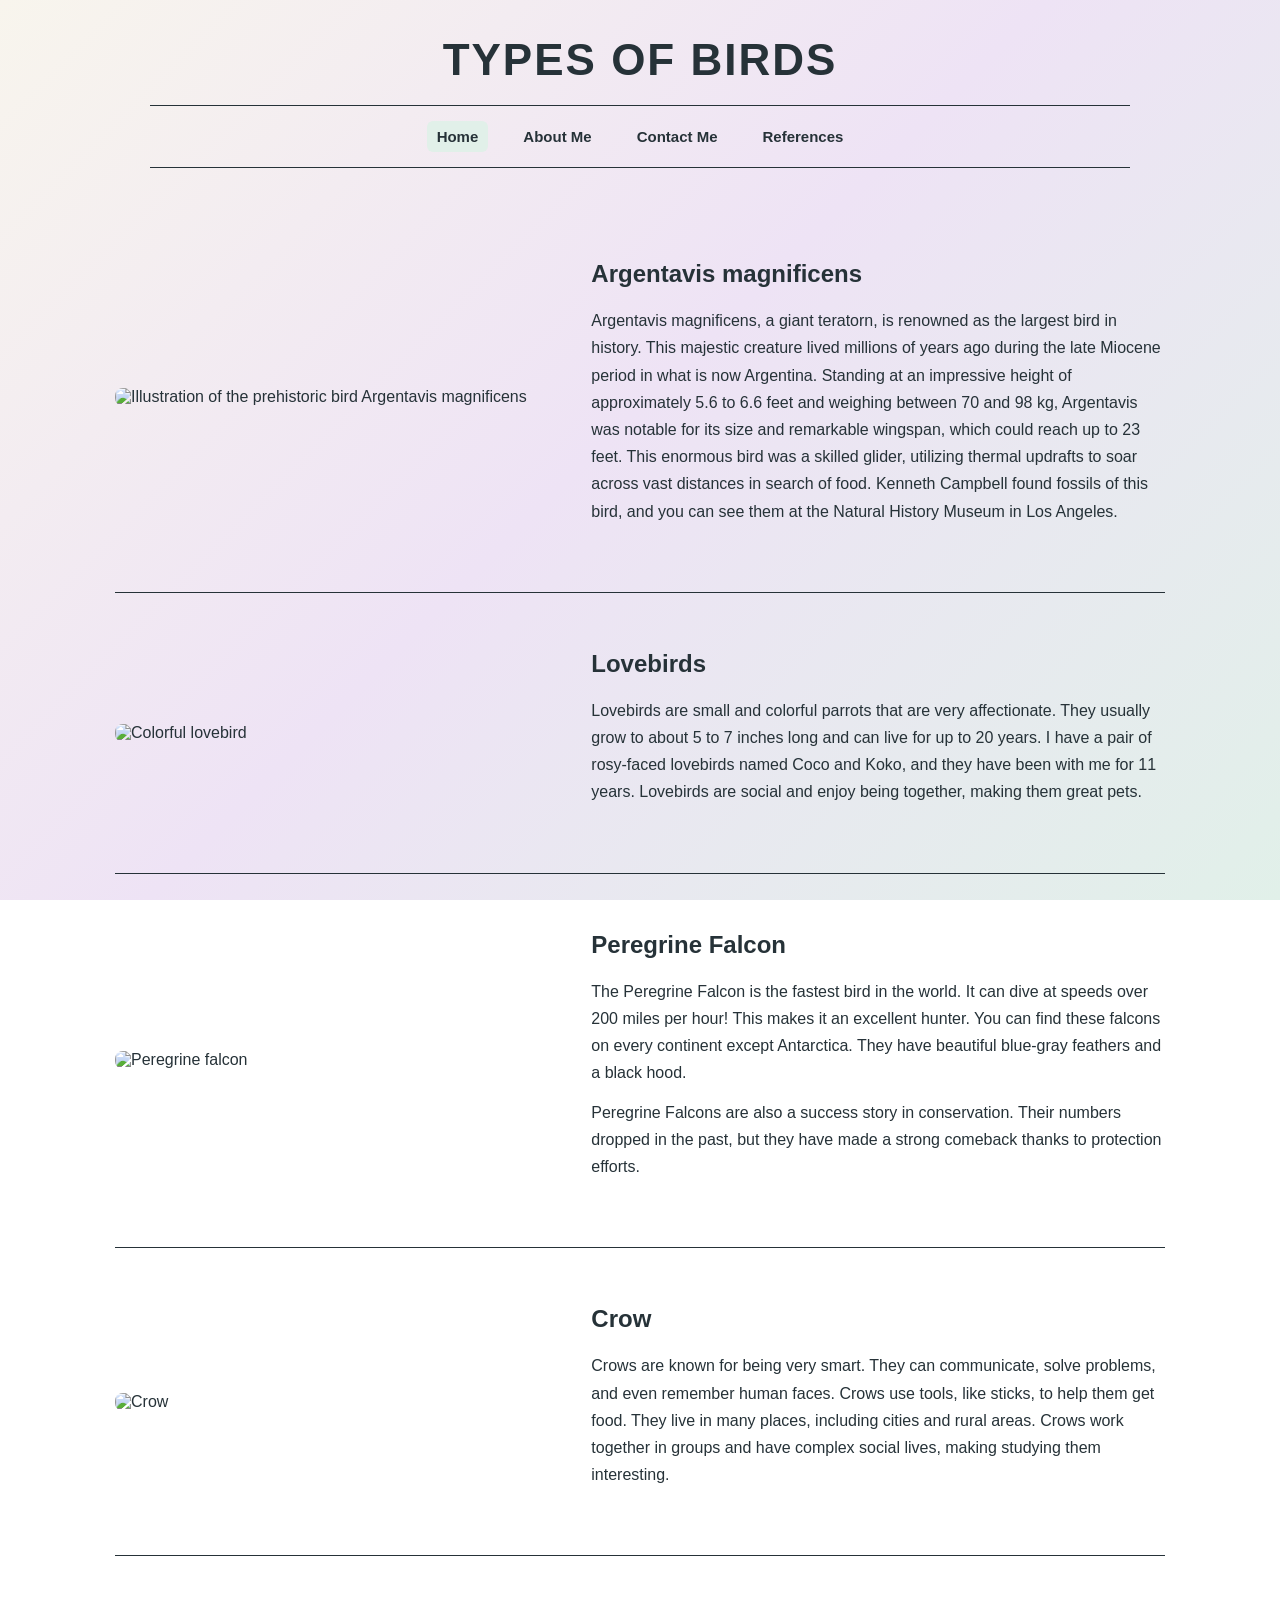
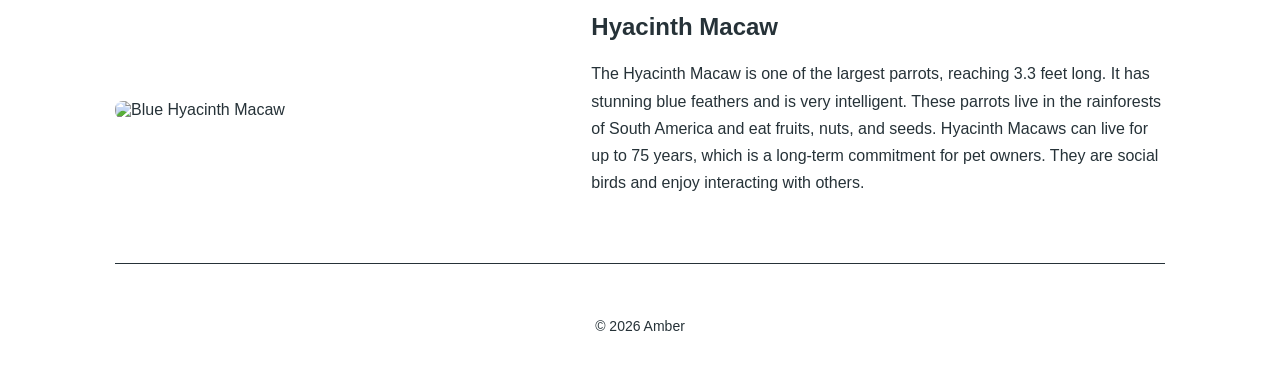
==== index.html @ e1342cac "updated design  for improving" ====
<!DOCTYPE html>
<html lang="en">
<head>
<meta charset="UTF-8">
<meta name="viewport" content="width=device-width, initial-scale=1.0">
<title>Types of Birds | Amber</title>
<link rel="stylesheet" href="project1.css">
</head>

<body class="bird-home">

<header class="bird-header">
<h1>TYPES OF BIRDS</h1>
<nav class="bird-nav" aria-label="Main navigation">
<a href="index.html" aria-current="page">Home</a>
<a href="aboutme.html">About Me</a>
<a href="contractme.html">Contact Me</a>
<a href="references.html">References</a>
</nav>
</header>

<main class="bird-main">

<section class="bird-entry">
<img src="Argentavis-Magnificens.jpg"
alt="Illustration of the prehistoric bird Argentavis magnificens">
<div class="bird-description">
<h2>Argentavis magnificens</h2>
<p>Argentavis magnificens, a giant teratorn, is renowned as the largest bird in history. This majestic creature lived millions of years ago during the late Miocene period in what is now Argentina. Standing at an impressive height of approximately 5.6 to 6.6 feet and weighing between 70 and 98 kg, Argentavis was notable for its size and remarkable wingspan, which could reach up to 23 feet. This enormous bird was a skilled glider, utilizing thermal updrafts to soar across vast distances in search of food. Kenneth Campbell found fossils of this bird, and you can see them at the Natural History Museum in Los Angeles.</p>
</div>
</section>

<section class="bird-entry">
<img src="Lovebird.jpg" alt="Colorful lovebird">
<div class="bird-description">
<h2>Lovebirds</h2>
<p>Lovebirds are small and colorful parrots that are very affectionate. They usually grow to about 5 to 7 inches long and can live for up to 20 years. I have a pair of rosy-faced lovebirds named Coco and Koko, and they have been with me for 11 years. Lovebirds are social and enjoy being together, making them great pets.</p>
</div>
</section>

<section class="bird-entry">
<img src="falcon.webp" alt="Peregrine falcon">
<div class="bird-description">
<h2>Peregrine Falcon</h2>
<p>The Peregrine Falcon is the fastest bird in the world. It can dive at speeds over 200 miles per hour! This makes it an excellent hunter. You can find these falcons on every continent except Antarctica. They have beautiful blue-gray feathers and a black hood.</p>
<p>Peregrine Falcons are also a success story in conservation. Their numbers dropped in the past, but they have made a strong comeback thanks to protection efforts.</p>
</div>
</section>

<section class="bird-entry">
<img src="crow.avif" alt="Crow">
<div class="bird-description">
<h2>Crow</h2>
<p>Crows are known for being very smart. They can communicate, solve problems, and even remember human faces. Crows use tools, like sticks, to help them get food. They live in many places, including cities and rural areas. Crows work together in groups and have complex social lives, making studying them interesting.</p>
</div>
</section>

<section class="bird-entry">
<img src="Hyacinth-Macaw-diet.jpg" alt="Blue Hyacinth Macaw">
<div class="bird-description">
<h2>Hyacinth Macaw</h2>
<p>The Hyacinth Macaw is one of the largest parrots, reaching 3.3 feet long. It has stunning blue feathers and is very intelligent. These parrots live in the rainforests of South America and eat fruits, nuts, and seeds. Hyacinth Macaws can live for up to 75 years, which is a long-term commitment for pet owners. They are social birds and enjoy interacting with others.</p>
</div>
</section>

</main>

<footer class="bird-footer">
<p>&copy; 2026 Amber</p>
</footer>

</body>
</html>
---- project1.css ----
html {
height: 100%;
width: 100%;
}

/* ORIGINAL WEBSITE STYLES */

body {
font-family: Arial, sans-serif;
color: #242827;
background-image: url("sky1.gif");
background-attachment: fixed;
background-position: center;
background-repeat: no-repeat;
background-size: cover;
min-height: 500px;
}

article, section, header {
border-radius: 40px;
border: 2px solid #000000;
background: linear-gradient(to right, rgb(255, 199, 139), #c080c0);
}

header {
background: linear-gradient(to right, rgb(255, 185, 248), #ffbe89);
color: black;
box-shadow: 10px 10px 10px black;
margin-top: 30px;
}

main {
text-align: center;
}

div {
text-align: left;
font-size: 0.9em;
margin: 3%;
}

section {
margin: 13%;
margin-top: 7%;
margin-bottom: 10%;
padding-top: 1%;
padding-bottom: 1%;
background-color: #ffb5ef;
}

article {
margin: 25%;
margin-top: 7%;
padding-bottom: 1%;
background-color: #ffb5ef;
}

p {
font-family: "Times New Roman", Times, serif;
font-size: 1.5em;
}

h1 {
font-size: 2.2em;
padding-top: 0.5em;
padding-bottom: 1em;
color: #000000;
text-align: center;
}

.Art {
border: 2px solid #000000;
margin-right: 40%;
border-radius: 150px;
margin-bottom: -17%;
margin-top: 5%;
}

img {
border-radius: 20px;
border: 2px solid #ffffff;
max-height: 150px;
max-width: 100%;
}

ul {
list-style-type: none;
background-color: #bedef7;
overflow: hidden;
padding: 1em;
margin-bottom: 5px;
margin-top: auto;
border-radius: 30px;
}

nav {
font: bold 1.25em Georgia, "Times New Roman", serif;
text-align: center;
margin-top: 10px;
padding-bottom: 5px;
font-size: 0.8em;
border: 2px solid #000000;
border-radius: 30px;
background: linear-gradient(to right, rgb(255, 206, 250), #d08cdf);
box-shadow: 5px 5px 5px rgb(30, 29, 29);
}

footer {
text-align: center;
margin-top: 20px;
padding-bottom: 10px;
font-size: 0.8em;
}

.grid-container {
text-align: center;
margin-top: 20px;
padding-bottom: 10px;
font-size: 0.8em;
}

.color {
color: rgb(255, 255, 255);
}

figure {
font-size: 1em;
margin: 20%;
margin-top: 5%;
margin-bottom: 10%;
padding: 50px 0 60px;
border-radius: 40px;
border: 2px solid #000000;
text-align: center;
background: linear-gradient(to right, rgb(255, 199, 139), #c080c0);
}

.container {
background: linear-gradient(to right, rgb(255, 199, 139), #c080c0);
text-align: center;
border-radius: 60px;
font-size: 0.9em;
margin: 45%;
margin-top: 0.5%;
margin-bottom: 1%;
padding-top: 1%;
padding-bottom: 1%;
border: 2px solid #ffffff;
}

.left {
text-align: left;
}

/* ORIGINAL RESPONSIVE STYLES */

@media screen and (max-width: 1580px) {
.Art {
max-height: 150px;
max-width: 100%;
margin: 10%;
margin-top: 0;
margin-bottom: 1%;
border: 2px solid #000000;
border-radius: 150px;
}
}

@media screen and (max-width: 900px) {
body {
font-size: 1.1em;
}

img {
max-height: 150px;
max-width: 100%;
}

h1 {
font-size: 1.8em;
}

p {
font-size: 1.2em;
}

header, main, article, section, figure {
margin: 3% 0 5%;
}

main, article, section, p, h1 {
overflow-wrap: break-word;
}

footer {
font-size: 1em;
padding-bottom: 20px;
}
}

@media screen and (max-width: 480px) {
h1 {
font-size: 1.6em;
}

p {
font-size: 1.1em;
}

li a {
font-size: 1.1em;
padding: 0.6em;
}

footer {
font-size: 0.9em;
}
}

/* ORIGINAL TOP NAVIGATION */

.topnav {
overflow: hidden;
}

.topnav a {
float: left;
display: block;
color: #000000;
padding: 14px 16px;
text-decoration: none;
font-size: 17px;
}

.topnav a:hover {
background-color: #ddd;
color: rgb(204, 143, 182);
border-radius: 30%;
}

.topnav a.active {
background-color: #d395b7;
color: white;
border-radius: 20%;
}

.topnav .icon {
display: none;
}

@media screen and (max-width: 600px) {
.topnav a.icon {
display: block;
float: right;
padding: 14px 16px;
margin: 0;
}

.topnav.responsive {
position: relative;
}

.topnav.responsive a {
float: none;
display: block;
text-align: left;
}

.topnav.responsive .icon {
position: absolute;
right: 10%;
top: 0;
}

.topnav.responsive a:first-child {
display: block;
}
}

/* IMAGE OVERLAY */

.cont {
position: relative;
width: 20%;
margin-left: auto;
margin-right: auto;
border-radius: 20px;
}

.img {
width: 170px;
height: 250px;
border-radius: 20px;
}

.overlay {
position: absolute;
top: 0;
bottom: 250px;
height: 95%;
width: 87%;
opacity: 0;
transition: 0.5s ease;
background-color: #ffffff;
margin-left: auto;
margin-right: auto;
border-radius: 10%;
}

.cont:hover .overlay {
opacity: 1;
}

.text {
color: rgb(0, 0, 0);
font-size: 20px;
position: absolute;
top: 40%;
left: 50%;
transform: translate(-50%, -50%);
text-align: center;
}

/* IMAGE GALLERY AND MODAL */

.row > .column {
padding: 0 8px;
}

.row:after {
content: "";
display: table;
clear: both;
}

.modal {
display: none;
z-index: 1;
overflow: auto;
background-color: black;
}

.modal-content {
position: relative;
background-color: #fefefe;
}

.close {
color: white;
position: absolute;
font-weight: bold;
}

.close:hover,
.close:focus {
color: #999;
text-decoration: none;
cursor: pointer;
}

.mySlides {
display: none;
}

.prev,
.next {
cursor: pointer;
position: absolute;
width: auto;
color: white;
font-weight: bold;
font-size: 20px;
transition: 0.6s ease;
border-radius: 0 3px 3px 0;
user-select: none;
}

.next {
right: 0;
border-radius: 3px 0 0 3px;
}

.prev:hover,
.next:hover {
background-color: rgba(0, 0, 0, 0.8);
}

.numbertext {
color: #f2f2f2;
font-size: 12px;
}

.caption-container {
text-align: center;
background-color: black;
padding: 2px 16px;
color: white;
}

img.demo {
opacity: 0.6;
}

.demo:hover {
opacity: 1;
}

img.hover-shadow {
transition: 0.3s;
margin-bottom: 2em;
display: block;
margin-left: auto;
margin-right: auto;
max-height: 250px;
}

.hover-shadow:hover {
box-shadow: 0 4px 8px rgba(0, 0, 0, 0.2),
0 6px 20px rgba(0, 0, 0, 0.19);
}

/* CONTACT FORM */

form {
max-width: 500px;
margin: 0 auto;
padding: 20px;
border-radius: 8px;
box-shadow: 0 4px 10px rgba(0, 0, 0, 0.1);
}

input[type="text"],
textarea {
width: 100%;
padding: 10px;
margin: 8px 0;
border: 1px solid #ccc;
border-radius: 4px;
font-size: 1rem;
box-sizing: border-box;
}

input[type="text"]:focus,
textarea:focus {
border-color: #007bff;
outline: none;
box-shadow: 0 0 5px rgba(0, 123, 255, 0.5);
}

label {
font-size: 1.1rem;
font-weight: bold;
color: #333;
display: block;
margin-bottom: 5px;
}

textarea {
min-height: 100px;
resize: vertical;
}

.btn {
padding: 10px 20px;
font-size: 1rem;
border: none;
border-radius: 5px;
cursor: pointer;
}

.btn-primary {
background-color: #d4e9ff;
color: #000000;
}

.btn-primary:hover {
background-color: #c2e0ff;
}

.btn-danger {
background-color: #ffd3d8;
color: #000000;
}

.btn-danger:hover {
background-color: #ffd8dc;
}

.d-grid {
display: grid;
grid-template-columns: 1fr 1fr;
gap: 10px;
}

.d-md-flex {
display: flex;
justify-content: flex-end;
}

@media (max-width: 600px) {
.d-grid {
grid-template-columns: 1fr;
}
}

/* =====================================
NEW THE BIRD HOMEPAGE DESIGN
===================================== */

body.bird-home {
margin: 0;
min-height: 100vh;
color: #263238;
font-family: Arial, sans-serif;
background-image: linear-gradient(
135deg,
#f8f5ed 0%,
#eee3f5 48%,
#e1f0e9 100%
);
background-attachment: scroll;
}

.bird-home .bird-header {
margin: 0;
padding: 35px 20px 15px;
border: none;
border-radius: 0;
background: transparent;
box-shadow: none;
}

.bird-home h1 {
margin: 0 0 20px;
padding: 0;
text-align: center;
font-family: Arial, sans-serif;
font-size: clamp(28px, 5vw, 44px);
letter-spacing: 2px;
color: #263238;
}

.bird-home .bird-nav {
display: flex;
justify-content: center;
flex-wrap: wrap;
gap: 10px 25px;
margin: 0 auto;
padding: 15px;
max-width: 950px;
border: none;
border-top: 1px solid #263238;
border-bottom: 1px solid #263238;
border-radius: 0;
background: transparent;
box-shadow: none;
font-family: Arial, sans-serif;
}

.bird-home .bird-nav a {
color: #263238;
font-size: 15px;
text-decoration: none;
padding: 7px 10px;
}

.bird-home .bird-nav a:hover,
.bird-home .bird-nav a:focus-visible,
.bird-home .bird-nav a[aria-current="page"] {
background: #e1f0e9;
border-radius: 6px;
}

.bird-home .bird-main {
max-width: 1050px;
margin: 20px auto;
padding: 0 24px;
text-align: left;
}

.bird-home .bird-entry {
display: grid;
grid-template-columns: minmax(0, 1fr) minmax(0, 1.3fr);
align-items: center;
gap: 35px;
margin: 0;
padding: 55px 0;
border: none;
border-bottom: 1px solid #263238;
border-radius: 0;
background: transparent;
}

.bird-home .bird-entry img {
display: block;
width: 100%;
max-width: 420px;
max-height: none;
height: auto;
margin: 0;
border: none;
border-radius: 8px;
}

.bird-home .bird-description {
margin: 0;
font-size: 16px;
text-align: left;
}

.bird-home .bird-description h2 {
margin: 0 0 18px;
color: #263238;
font-size: 24px;
line-height: 1.3;
}

.bird-home .bird-description p {
margin: 0 0 12px;
font-family: Arial, sans-serif;
font-size: 16px;
line-height: 1.7;
}

.bird-home .bird-footer {
margin: 0;
padding: 20px;
text-align: center;
}

.bird-home .bird-footer p {
color: #263238;
font-family: Arial, sans-serif;
font-size: 14px;
}

/* PHONE AND TABLET LAYOUT */

@media screen and (max-width: 700px) {
.bird-home .bird-main {
padding: 0 18px;
}

.bird-home .bird-entry {
grid-template-columns: 1fr;
gap: 20px;
padding: 35px 0;
}

.bird-home .bird-entry img {
max-width: 100%;
}

.bird-home .bird-description h2 {
font-size: 21px;
}

.bird-home .bird-description p {
font-size: 15px;
}
}
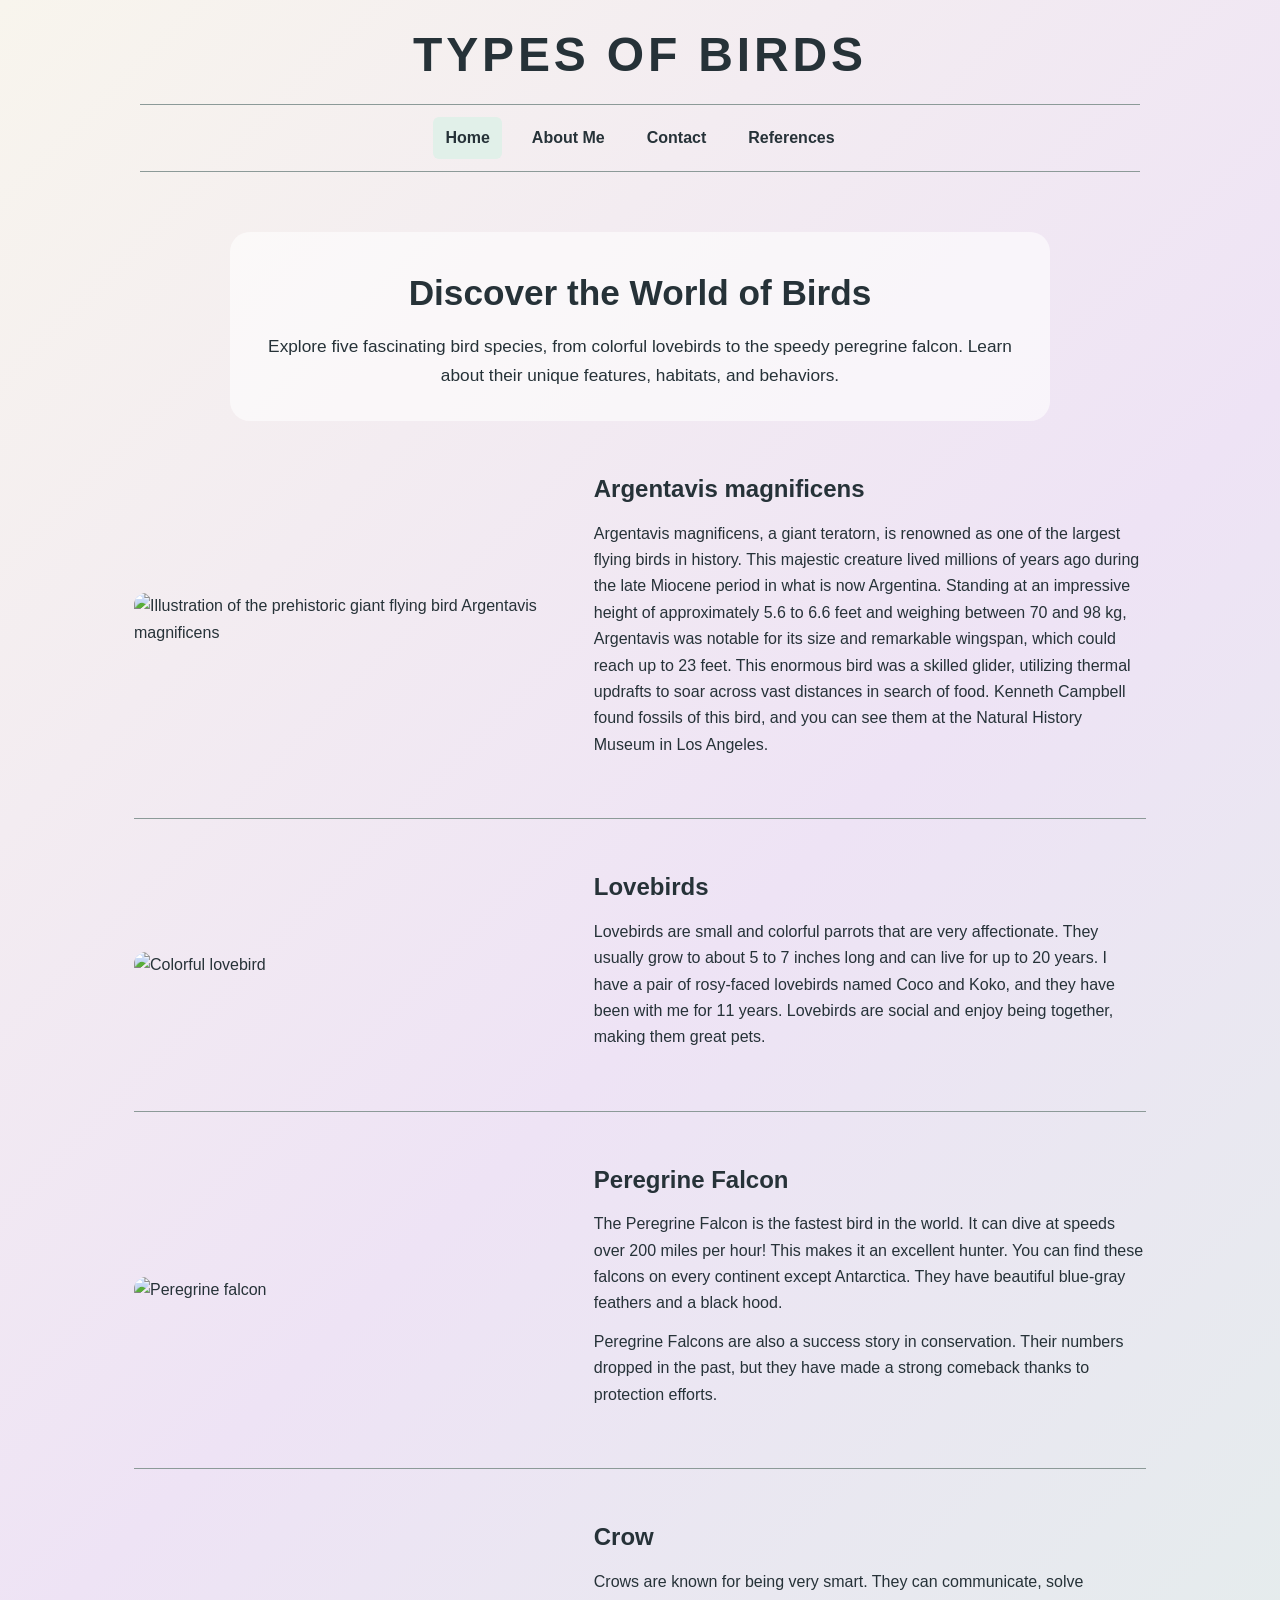
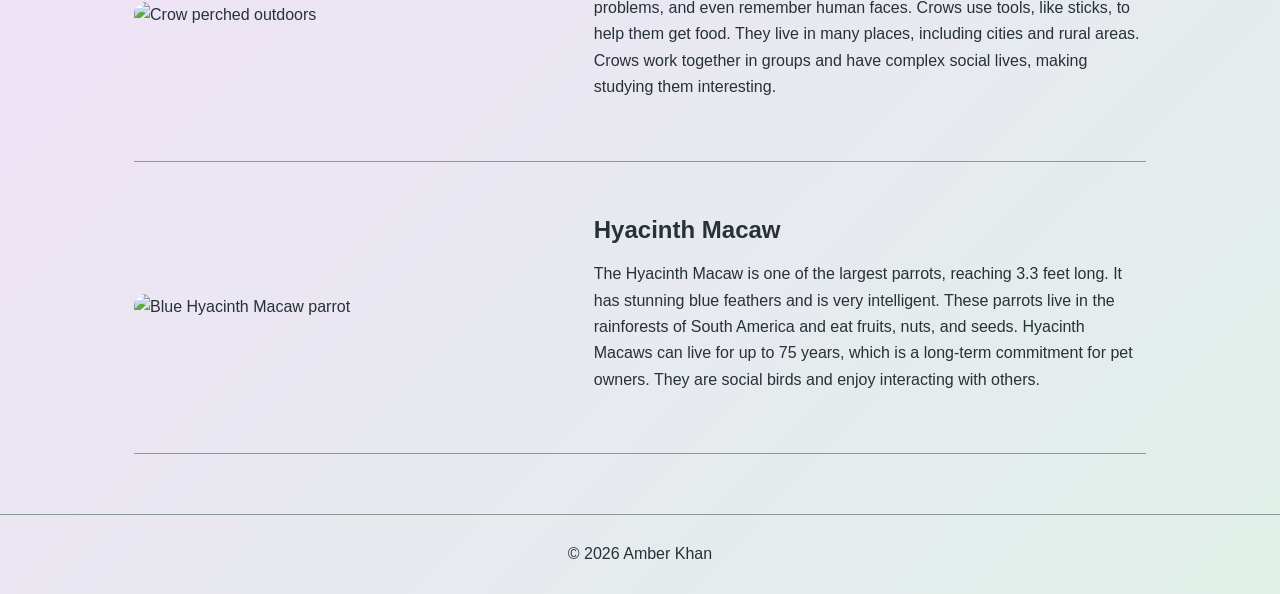
==== commit 6cca1d0d: "Fixing the design and files" ====
--- a/index.html
+++ b/index.html
@@ -1,73 +1,131 @@
 <!DOCTYPE html>
 <html lang="en">
-<head>
-<meta charset="UTF-8">
-<meta name="viewport" content="width=device-width, initial-scale=1.0">
-<title>Types of Birds | Amber</title>
-<link rel="stylesheet" href="project1.css">
-</head>
+    <head>
+    <meta charset="UTF-8">
+    <meta name="viewport" content="width=device-width, initial-scale=1.0">
+    <meta name="description" content="Explore five remarkable bird species through pictures and facts.">
+    <title>Types of Birds | Amber Khan</title>
+    <link rel="stylesheet" href="project1.css">
+        </head>
+            <body>
+            <header class="site-header">
+            <h1>TYPES OF BIRDS</h1>
 
-<body class="bird-home">
+            <nav class="site-nav" aria-label="Main navigation">
+            <a href="index.html" aria-current="page">Home</a>
+            <a href="aboutme.html">About Me</a>
+            <a href="contact.html">Contact</a>
+            <a href="references.html">References</a>
+            </nav>
+            </header>
 
-<header class="bird-header">
-<h1>TYPES OF BIRDS</h1>
-<nav class="bird-nav" aria-label="Main navigation">
-<a href="index.html" aria-current="page">Home</a>
-<a href="aboutme.html">About Me</a>
-<a href="contractme.html">Contact Me</a>
-<a href="references.html">References</a>
-</nav>
-</header>
+            <main>
+            <section class="hero" aria-labelledby="intro-title">
+            <h2 id="intro-title">Discover the World of Birds</h2>
+            <p>
+            Explore five fascinating bird species, from colorful
+            lovebirds to the speedy peregrine falcon. Learn about
+            their unique features, habitats, and behaviors.
+            </p>
+                </section>
 
-<main class="bird-main">
+                <section class="bird-entry">
+                <img
+                src="Argentavis-Magnificens.jpg"
+                alt="Illustration of the prehistoric giant flying bird Argentavis magnificens"
+                >
+                <div class="bird-description">
+                <h2>Argentavis magnificens</h2>
+                <p>
+                Argentavis magnificens, a giant teratorn, is renowned
+                as one of the largest flying birds in history.
+                This majestic creature lived millions of years ago
+                during the late Miocene period in what is now Argentina.
+                Standing at an impressive height of approximately
+                5.6 to 6.6 feet and weighing between 70 and 98 kg,
+                Argentavis was notable for its size and remarkable
+                wingspan, which could reach up to 23 feet.
+                This enormous bird was a skilled glider, utilizing
+                thermal updrafts to soar across vast distances in search
+                of food. Kenneth Campbell found fossils of this bird,
+                and you can see them at the Natural History Museum
+                in Los Angeles.
+                </p>
+                </div>
+                </section>
 
-<section class="bird-entry">
-<img src="Argentavis-Magnificens.jpg"
-alt="Illustration of the prehistoric bird Argentavis magnificens">
-<div class="bird-description">
-<h2>Argentavis magnificens</h2>
-<p>Argentavis magnificens, a giant teratorn, is renowned as the largest bird in history. This majestic creature lived millions of years ago during the late Miocene period in what is now Argentina. Standing at an impressive height of approximately 5.6 to 6.6 feet and weighing between 70 and 98 kg, Argentavis was notable for its size and remarkable wingspan, which could reach up to 23 feet. This enormous bird was a skilled glider, utilizing thermal updrafts to soar across vast distances in search of food. Kenneth Campbell found fossils of this bird, and you can see them at the Natural History Museum in Los Angeles.</p>
-</div>
-</section>
+                <section class="bird-entry">
+                <img src="Lovebird.jpg" alt="Colorful lovebird">
+                <div class="bird-description">
+                <h2>Lovebirds</h2>
+                <p>
+                Lovebirds are small and colorful parrots that are very
+                affectionate. They usually grow to about 5 to 7 inches
+                long and can live for up to 20 years. I have a pair
+                of rosy-faced lovebirds named Coco and Koko, and they
+                have been with me for 11 years. Lovebirds are social
+                and enjoy being together, making them great pets.
+                </p>
+                </div>
+                </section>
 
-<section class="bird-entry">
-<img src="Lovebird.jpg" alt="Colorful lovebird">
-<div class="bird-description">
-<h2>Lovebirds</h2>
-<p>Lovebirds are small and colorful parrots that are very affectionate. They usually grow to about 5 to 7 inches long and can live for up to 20 years. I have a pair of rosy-faced lovebirds named Coco and Koko, and they have been with me for 11 years. Lovebirds are social and enjoy being together, making them great pets.</p>
-</div>
-</section>
+                <section class="bird-entry">
+                <img src="falcon.webp" alt="Peregrine falcon">
+                <div class="bird-description">
+                <h2>Peregrine Falcon</h2>
+                <p>
+            The Peregrine Falcon is the fastest bird in the world.
+                It can dive at speeds over 200 miles per hour!
+                This makes it an excellent hunter. You can find these
+                falcons on every continent except Antarctica.
+                They have beautiful blue-gray feathers and a black hood.
+                </p>
+                <p>
+                Peregrine Falcons are also a success story in conservation.
+                Their numbers dropped in the past, but they have made
+                a strong comeback thanks to protection efforts.
+                </p>
+                </div>
+                </section>
 
-<section class="bird-entry">
-<img src="falcon.webp" alt="Peregrine falcon">
-<div class="bird-description">
-<h2>Peregrine Falcon</h2>
-<p>The Peregrine Falcon is the fastest bird in the world. It can dive at speeds over 200 miles per hour! This makes it an excellent hunter. You can find these falcons on every continent except Antarctica. They have beautiful blue-gray feathers and a black hood.</p>
-<p>Peregrine Falcons are also a success story in conservation. Their numbers dropped in the past, but they have made a strong comeback thanks to protection efforts.</p>
-</div>
-</section>
+                <section class="bird-entry">
+                <img src="crow.avif" alt="Crow perched outdoors">
+                <div class="bird-description">
+                <h2>Crow</h2>
+                <p>
+                Crows are known for being very smart. They can communicate,
+                solve problems, and even remember human faces.
+                Crows use tools, like sticks, to help them get food.
+                They live in many places, including cities and rural areas.
+                Crows work together in groups and have complex social lives,
+                making studying them interesting.
+                </p>
+                </div>
+                </section>
 
-<section class="bird-entry">
-<img src="crow.avif" alt="Crow">
-<div class="bird-description">
-<h2>Crow</h2>
-<p>Crows are known for being very smart. They can communicate, solve problems, and even remember human faces. Crows use tools, like sticks, to help them get food. They live in many places, including cities and rural areas. Crows work together in groups and have complex social lives, making studying them interesting.</p>
-</div>
-</section>
+                <section class="bird-entry">
+                <img
+                src="Hyacinth-Macaw-diet.jpg"
+                alt="Blue Hyacinth Macaw parrot"
+                >
+                <div class="bird-description">
+                <h2>Hyacinth Macaw</h2>
+                <p>
+                The Hyacinth Macaw is one of the largest parrots,
+                reaching 3.3 feet long. It has stunning blue feathers
+                and is very intelligent. These parrots live in the
+                rainforests of South America and eat fruits, nuts,
+                and seeds. Hyacinth Macaws can live for up to 75 years,
+                which is a long-term commitment for pet owners.
+                They are social birds and enjoy interacting with others.
+                </p>
+        </div>
+        </section>
+    </main>
 
-<section class="bird-entry">
-<img src="Hyacinth-Macaw-diet.jpg" alt="Blue Hyacinth Macaw">
-<div class="bird-description">
-<h2>Hyacinth Macaw</h2>
-<p>The Hyacinth Macaw is one of the largest parrots, reaching 3.3 feet long. It has stunning blue feathers and is very intelligent. These parrots live in the rainforests of South America and eat fruits, nuts, and seeds. Hyacinth Macaws can live for up to 75 years, which is a long-term commitment for pet owners. They are social birds and enjoy interacting with others.</p>
-</div>
-</section>
-
-</main>
-
-<footer class="bird-footer">
-<p>&copy; 2026 Amber</p>
+<footer class="site-footer">
+<p>&copy; 2026 Amber Khan</p>
 </footer>
-
 </body>
 </html>
+
--- a/project1.css
+++ b/project1.css
@@ -1,661 +1,265 @@
+/* COLORS */
+:root {
+--ink: #263238;
+--cream: #f8f5ed;
+--lavender: #eee3f5;
+--mint: #e1f0e9;
+--line: #8c9a98;
+}
+
+/* GENERAL STYLES */
+* {
+box-sizing: border-box;
+}
+
 html {
-height: 100%;
-width: 100%;
-}
-
-/* ORIGINAL WEBSITE STYLES */
+scroll-behavior: smooth;
+}
 
 body {
-font-family: Arial, sans-serif;
-color: #242827;
-background-image: url("sky1.gif");
-background-attachment: fixed;
-background-position: center;
-background-repeat: no-repeat;
-background-size: cover;
-min-height: 500px;
-}
-
-article, section, header {
-border-radius: 40px;
-border: 2px solid #000000;
-background: linear-gradient(to right, rgb(255, 199, 139), #c080c0);
-}
-
-header {
-background: linear-gradient(to right, rgb(255, 185, 248), #ffbe89);
-color: black;
-box-shadow: 10px 10px 10px black;
-margin-top: 30px;
-}
-
-main {
+margin: 0;
+color: var(--ink);
+font: 16px/1.65 Arial, Helvetica, sans-serif;
+background: linear-gradient(
+135deg,
+var(--cream),
+var(--lavender) 48%,
+var(--mint)
+);
+min-height: 100vh;
+}
+
+a {
+color: #244b58;
+}
+
+a:hover {
+text-decoration: underline;
+}
+
+/* HEADER */
+.site-header {
+padding: 26px 20px 14px;
 text-align: center;
 }
 
-div {
-text-align: left;
-font-size: 0.9em;
-margin: 3%;
-}
-
-section {
-margin: 13%;
-margin-top: 7%;
-margin-bottom: 10%;
-padding-top: 1%;
-padding-bottom: 1%;
-background-color: #ffb5ef;
-}
-
-article {
-margin: 25%;
-margin-top: 7%;
-padding-bottom: 1%;
-background-color: #ffb5ef;
-}
-
-p {
-font-family: "Times New Roman", Times, serif;
-font-size: 1.5em;
-}
-
-h1 {
-font-size: 2.2em;
-padding-top: 0.5em;
-padding-bottom: 1em;
-color: #000000;
-text-align: center;
-}
-
-.Art {
-border: 2px solid #000000;
-margin-right: 40%;
-border-radius: 150px;
-margin-bottom: -17%;
-margin-top: 5%;
-}
-
-img {
-border-radius: 20px;
-border: 2px solid #ffffff;
-max-height: 150px;
-max-width: 100%;
-}
-
-ul {
-list-style-type: none;
-background-color: #bedef7;
-overflow: hidden;
-padding: 1em;
-margin-bottom: 5px;
-margin-top: auto;
-border-radius: 30px;
-}
-
-nav {
-font: bold 1.25em Georgia, "Times New Roman", serif;
-text-align: center;
-margin-top: 10px;
-padding-bottom: 5px;
-font-size: 0.8em;
-border: 2px solid #000000;
-border-radius: 30px;
-background: linear-gradient(to right, rgb(255, 206, 250), #d08cdf);
-box-shadow: 5px 5px 5px rgb(30, 29, 29);
-}
-
-footer {
-text-align: center;
-margin-top: 20px;
-padding-bottom: 10px;
-font-size: 0.8em;
-}
-
-.grid-container {
-text-align: center;
-margin-top: 20px;
-padding-bottom: 10px;
-font-size: 0.8em;
-}
-
-.color {
-color: rgb(255, 255, 255);
-}
-
-figure {
-font-size: 1em;
-margin: 20%;
-margin-top: 5%;
-margin-bottom: 10%;
-padding: 50px 0 60px;
-border-radius: 40px;
-border: 2px solid #000000;
-text-align: center;
-background: linear-gradient(to right, rgb(255, 199, 139), #c080c0);
-}
-
-.container {
-background: linear-gradient(to right, rgb(255, 199, 139), #c080c0);
-text-align: center;
-border-radius: 60px;
-font-size: 0.9em;
-margin: 45%;
-margin-top: 0.5%;
-margin-bottom: 1%;
-padding-top: 1%;
-padding-bottom: 1%;
-border: 2px solid #ffffff;
-}
-
-.left {
-text-align: left;
-}
-
-/* ORIGINAL RESPONSIVE STYLES */
-
-@media screen and (max-width: 1580px) {
-.Art {
-max-height: 150px;
-max-width: 100%;
-margin: 10%;
-margin-top: 0;
-margin-bottom: 1%;
-border: 2px solid #000000;
-border-radius: 150px;
-}
-}
-
-@media screen and (max-width: 900px) {
-body {
-font-size: 1.1em;
-}
-
-img {
-max-height: 150px;
-max-width: 100%;
-}
-
-h1 {
-font-size: 1.8em;
-}
-
-p {
-font-size: 1.2em;
-}
-
-header, main, article, section, figure {
-margin: 3% 0 5%;
-}
-
-main, article, section, p, h1 {
-overflow-wrap: break-word;
-}
-
-footer {
-font-size: 1em;
-padding-bottom: 20px;
-}
-}
-
-@media screen and (max-width: 480px) {
-h1 {
-font-size: 1.6em;
-}
-
-p {
-font-size: 1.1em;
-}
-
-li a {
-font-size: 1.1em;
-padding: 0.6em;
-}
-
-footer {
-font-size: 0.9em;
-}
-}
-
-/* ORIGINAL TOP NAVIGATION */
-
-.topnav {
-overflow: hidden;
-}
-
-.topnav a {
-float: left;
-display: block;
-color: #000000;
-padding: 14px 16px;
-text-decoration: none;
-font-size: 17px;
-}
-
-.topnav a:hover {
-background-color: #ddd;
-color: rgb(204, 143, 182);
-border-radius: 30%;
-}
-
-.topnav a.active {
-background-color: #d395b7;
-color: white;
-border-radius: 20%;
-}
-
-.topnav .icon {
-display: none;
-}
-
-@media screen and (max-width: 600px) {
-.topnav a.icon {
-display: block;
-float: right;
-padding: 14px 16px;
-margin: 0;
-}
-
-.topnav.responsive {
-position: relative;
-}
-
-.topnav.responsive a {
-float: none;
-display: block;
-text-align: left;
-}
-
-.topnav.responsive .icon {
-position: absolute;
-right: 10%;
-top: 0;
-}
-
-.topnav.responsive a:first-child {
-display: block;
-}
-}
-
-/* IMAGE OVERLAY */
-
-.cont {
-position: relative;
-width: 20%;
-margin-left: auto;
-margin-right: auto;
-border-radius: 20px;
-}
-
-.img {
-width: 170px;
-height: 250px;
-border-radius: 20px;
-}
-
-.overlay {
-position: absolute;
-top: 0;
-bottom: 250px;
-height: 95%;
-width: 87%;
-opacity: 0;
-transition: 0.5s ease;
-background-color: #ffffff;
-margin-left: auto;
-margin-right: auto;
-border-radius: 10%;
-}
-
-.cont:hover .overlay {
-opacity: 1;
-}
-
-.text {
-color: rgb(0, 0, 0);
-font-size: 20px;
-position: absolute;
-top: 40%;
-left: 50%;
-transform: translate(-50%, -50%);
-text-align: center;
-}
-
-/* IMAGE GALLERY AND MODAL */
-
-.row > .column {
-padding: 0 8px;
-}
-
-.row:after {
-content: "";
-display: table;
-clear: both;
-}
-
-.modal {
-display: none;
-z-index: 1;
-overflow: auto;
-background-color: black;
-}
-
-.modal-content {
-position: relative;
-background-color: #fefefe;
-}
-
-.close {
-color: white;
-position: absolute;
-font-weight: bold;
-}
-
-.close:hover,
-.close:focus {
-color: #999;
-text-decoration: none;
-cursor: pointer;
-}
-
-.mySlides {
-display: none;
-}
-
-.prev,
-.next {
-cursor: pointer;
-position: absolute;
-width: auto;
-color: white;
-font-weight: bold;
-font-size: 20px;
-transition: 0.6s ease;
-border-radius: 0 3px 3px 0;
-user-select: none;
-}
-
-.next {
-right: 0;
-border-radius: 3px 0 0 3px;
-}
-
-.prev:hover,
-.next:hover {
-background-color: rgba(0, 0, 0, 0.8);
-}
-
-.numbertext {
-color: #f2f2f2;
-font-size: 12px;
-}
-
-.caption-container {
-text-align: center;
-background-color: black;
-padding: 2px 16px;
-color: white;
-}
-
-img.demo {
-opacity: 0.6;
-}
-
-.demo:hover {
-opacity: 1;
-}
-
-img.hover-shadow {
-transition: 0.3s;
-margin-bottom: 2em;
-display: block;
-margin-left: auto;
-margin-right: auto;
-max-height: 250px;
-}
-
-.hover-shadow:hover {
-box-shadow: 0 4px 8px rgba(0, 0, 0, 0.2),
-0 6px 20px rgba(0, 0, 0, 0.19);
-}
-
-/* CONTACT FORM */
-
-form {
-max-width: 500px;
-margin: 0 auto;
-padding: 20px;
-border-radius: 8px;
-box-shadow: 0 4px 10px rgba(0, 0, 0, 0.1);
-}
-
-input[type="text"],
-textarea {
-width: 100%;
-padding: 10px;
-margin: 8px 0;
-border: 1px solid #ccc;
-border-radius: 4px;
-font-size: 1rem;
-box-sizing: border-box;
-}
-
-input[type="text"]:focus,
-textarea:focus {
-border-color: #007bff;
-outline: none;
-box-shadow: 0 0 5px rgba(0, 123, 255, 0.5);
-}
-
-label {
-font-size: 1.1rem;
-font-weight: bold;
-color: #333;
-display: block;
-margin-bottom: 5px;
-}
-
-textarea {
-min-height: 100px;
-resize: vertical;
-}
-
-.btn {
-padding: 10px 20px;
-font-size: 1rem;
-border: none;
-border-radius: 5px;
-cursor: pointer;
-}
-
-.btn-primary {
-background-color: #d4e9ff;
-color: #000000;
-}
-
-.btn-primary:hover {
-background-color: #c2e0ff;
-}
-
-.btn-danger {
-background-color: #ffd3d8;
-color: #000000;
-}
-
-.btn-danger:hover {
-background-color: #ffd8dc;
-}
-
-.d-grid {
-display: grid;
-grid-template-columns: 1fr 1fr;
-gap: 10px;
-}
-
-.d-md-flex {
-display: flex;
-justify-content: flex-end;
-}
-
-@media (max-width: 600px) {
-.d-grid {
-grid-template-columns: 1fr;
-}
-}
-
-/* =====================================
-NEW THE BIRD HOMEPAGE DESIGN
-===================================== */
-
-body.bird-home {
-margin: 0;
-min-height: 100vh;
-color: #263238;
-font-family: Arial, sans-serif;
-background-image: linear-gradient(
-135deg,
-#f8f5ed 0%,
-#eee3f5 48%,
-#e1f0e9 100%
-);
-background-attachment: scroll;
-}
-
-.bird-home .bird-header {
-margin: 0;
-padding: 35px 20px 15px;
-border: none;
-border-radius: 0;
-background: transparent;
-box-shadow: none;
-}
-
-.bird-home h1 {
+.site-header h1 {
+font-size: clamp(2rem, 5vw, 3rem);
+line-height: 1.2;
+letter-spacing: 0.08em;
 margin: 0 0 20px;
-padding: 0;
-text-align: center;
-font-family: Arial, sans-serif;
-font-size: clamp(28px, 5vw, 44px);
-letter-spacing: 2px;
-color: #263238;
-}
-
-.bird-home .bird-nav {
+}
+
+/* NAVIGATION */
+.site-nav {
 display: flex;
 justify-content: center;
 flex-wrap: wrap;
-gap: 10px 25px;
+gap: 8px 18px;
+max-width: 1000px;
+margin: auto;
+padding: 12px;
+border-top: 1px solid var(--line);
+border-bottom: 1px solid var(--line);
+}
+
+.site-nav a {
+padding: 8px 12px;
+color: var(--ink);
+text-decoration: none;
+border-radius: 6px;
+font-weight: 600;
+}
+
+.site-nav a:hover,
+.site-nav a:focus-visible,
+.site-nav a[aria-current="page"] {
+background: var(--mint);
+}
+
+/* MAIN CONTENT */
+main {
+max-width: 1060px;
 margin: 0 auto;
-padding: 15px;
-max-width: 950px;
-border: none;
-border-top: 1px solid #263238;
-border-bottom: 1px solid #263238;
-border-radius: 0;
-background: transparent;
-box-shadow: none;
-font-family: Arial, sans-serif;
-}
-
-.bird-home .bird-nav a {
-color: #263238;
-font-size: 15px;
-text-decoration: none;
-padding: 7px 10px;
-}
-
-.bird-home .bird-nav a:hover,
-.bird-home .bird-nav a:focus-visible,
-.bird-home .bird-nav a[aria-current="page"] {
-background: #e1f0e9;
-border-radius: 6px;
-}
-
-.bird-home .bird-main {
-max-width: 1050px;
-margin: 20px auto;
-padding: 0 24px;
-text-align: left;
-}
-
-.bird-home .bird-entry {
+padding: 16px 24px 40px;
+}
+
+/* HERO SECTION */
+.hero {
+text-align: center;
+margin: 30px auto 0;
+max-width: 820px;
+padding: 32px 24px;
+border-radius: 20px;
+background: rgba(255, 255, 255, 0.6);
+}
+
+.hero h2 {
+font-size: clamp(1.5rem, 3.5vw, 2.2rem);
+margin: 0 0 10px;
+}
+
+.hero p {
+font-size: 1.08rem;
+margin: 0;
+}
+
+/* BIRD SECTIONS */
+.bird-entry {
 display: grid;
-grid-template-columns: minmax(0, 1fr) minmax(0, 1.3fr);
+grid-template-columns:
+minmax(0, 1fr) minmax(0, 1.3fr);
+gap: 35px;
 align-items: center;
-gap: 35px;
-margin: 0;
-padding: 55px 0;
-border: none;
-border-bottom: 1px solid #263238;
-border-radius: 0;
-background: transparent;
-}
-
-.bird-home .bird-entry img {
-display: block;
+padding: 48px 0;
+border-bottom: 1px solid var(--line);
+}
+
+.bird-entry img {
 width: 100%;
 max-width: 420px;
-max-height: none;
 height: auto;
+display: block;
+border-radius: 12px;
+}
+
+.bird-description h2 {
+font-size: 1.5rem;
+margin: 0 0 12px;
+}
+
+.bird-description p {
+margin: 0 0 12px;
+}
+
+/* ABOUT, CONTACT, AND REFERENCES */
+.content-card {
+max-width: 860px;
+margin: 30px auto;
+padding: 30px;
+background: rgba(255, 255, 255, 0.78);
+border-radius: 18px;
+}
+
+.content-card h2 {
+margin: 24px 0 8px;
+}
+
+.content-card h2:first-child {
+margin-top: 0;
+}
+
+.portrait {
+display: block;
+width: min(260px, 100%);
+height: auto;
+border-radius: 18px;
+margin: 20px auto;
+}
+
+.references-list {
+overflow-wrap: anywhere;
+}
+
+.references-list li {
+margin-bottom: 18px;
+}
+
+/* CONTACT FORM */
+#contact-form {
+max-width: 580px;
+margin-top: 24px;
+}
+
+.form-field {
+margin-bottom: 18px;
+}
+
+.form-field label {
+display: block;
+font-weight: 700;
+margin-bottom: 6px;
+}
+
+.form-field input,
+.form-field textarea {
+font: inherit;
+width: 100%;
+padding: 11px 13px;
+border: 1px solid #899c9b;
+border-radius: 8px;
+background: white;
+}
+
+.form-field input:focus-visible,
+.form-field textarea:focus-visible {
+outline: 3px solid #7eaab7;
+outline-offset: 2px;
+}
+
+.form-field textarea {
+min-height: 145px;
+resize: vertical;
+}
+
+.form-actions {
+display: flex;
+gap: 12px;
+flex-wrap: wrap;
+}
+
+button {
+font: inherit;
+padding: 10px 22px;
+border-radius: 8px;
+border: 1px solid var(--ink);
+cursor: pointer;
+background: var(--mint);
+color: var(--ink);
+font-weight: 700;
+}
+
+button[type="reset"] {
+background: transparent;
+}
+
+.form-note {
+font-size: 0.9rem;
+}
+
+/* FOOTER */
+.site-footer {
+text-align: center;
+padding: 26px 15px;
+margin-top: 20px;
+border-top: 1px solid var(--line);
+}
+
+.site-footer p {
 margin: 0;
-border: none;
-border-radius: 8px;
-}
-
-.bird-home .bird-description {
-margin: 0;
-font-size: 16px;
-text-align: left;
-}
-
-.bird-home .bird-description h2 {
-margin: 0 0 18px;
-color: #263238;
-font-size: 24px;
-line-height: 1.3;
-}
-
-.bird-home .bird-description p {
-margin: 0 0 12px;
-font-family: Arial, sans-serif;
-font-size: 16px;
-line-height: 1.7;
-}
-
-.bird-home .bird-footer {
-margin: 0;
+}
+
+/* MOBILE DEVICES */
+@media (max-width: 700px) {
+main {
+padding: 12px 18px 30px;
+}
+
+.bird-entry {
+grid-template-columns: 1fr;
+gap: 18px;
+padding: 32px 0;
+}
+
+.bird-entry img {
+max-width: 100%;
+}
+
+.content-card {
 padding: 20px;
-text-align: center;
-}
-
-.bird-home .bird-footer p {
-color: #263238;
-font-family: Arial, sans-serif;
-font-size: 14px;
-}
-
-/* PHONE AND TABLET LAYOUT */
-
-@media screen and (max-width: 700px) {
-.bird-home .bird-main {
-padding: 0 18px;
-}
-
-.bird-home .bird-entry {
-grid-template-columns: 1fr;
-gap: 20px;
-padding: 35px 0;
-}
-
-.bird-home .bird-entry img {
-max-width: 100%;
-}
-
-.bird-home .bird-description h2 {
-font-size: 21px;
-}
-
-.bird-home .bird-description p {
-font-size: 15px;
-}
-}+}
+
+.hero {
+padding: 26px 18px;
+}
+}
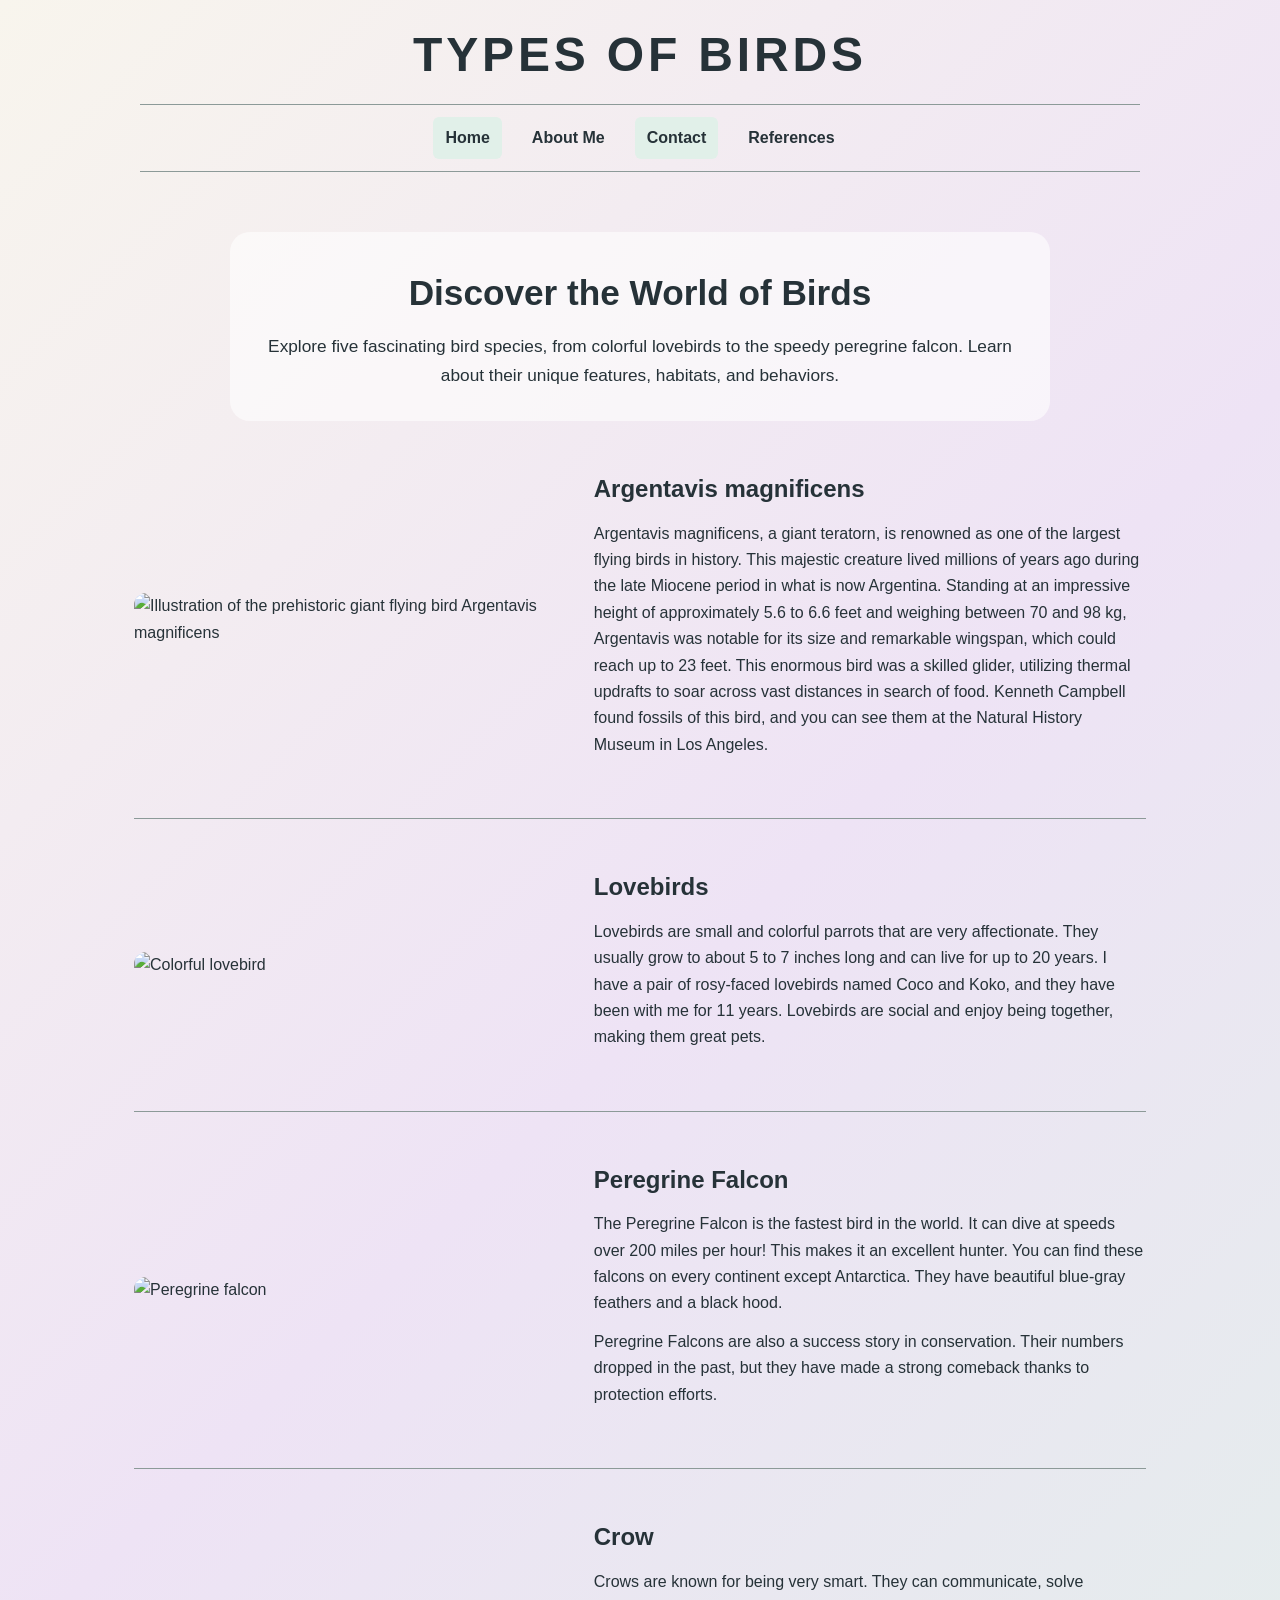
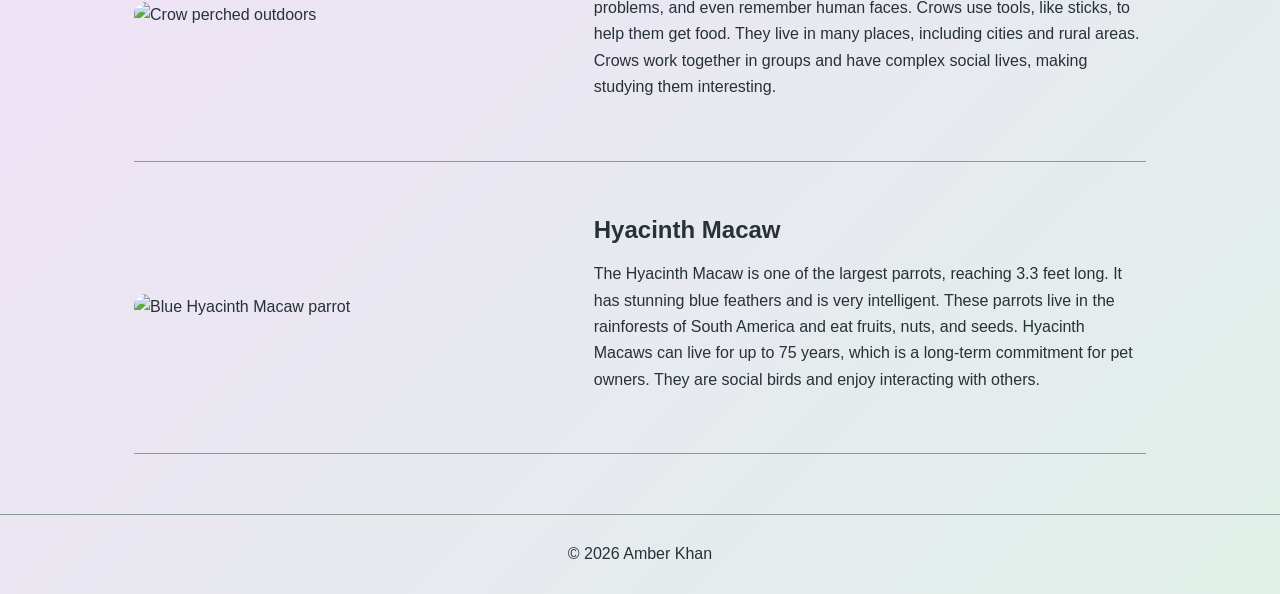
==== commit ec899452: "fixing" ====
--- a/index.html
+++ b/index.html
@@ -14,7 +14,7 @@
             <nav class="site-nav" aria-label="Main navigation">
             <a href="index.html" aria-current="page">Home</a>
             <a href="aboutme.html">About Me</a>
-            <a href="contact.html">Contact</a>
+            <a href="Contact.html" aria-current="page">Contact</a>
             <a href="references.html">References</a>
             </nav>
             </header>
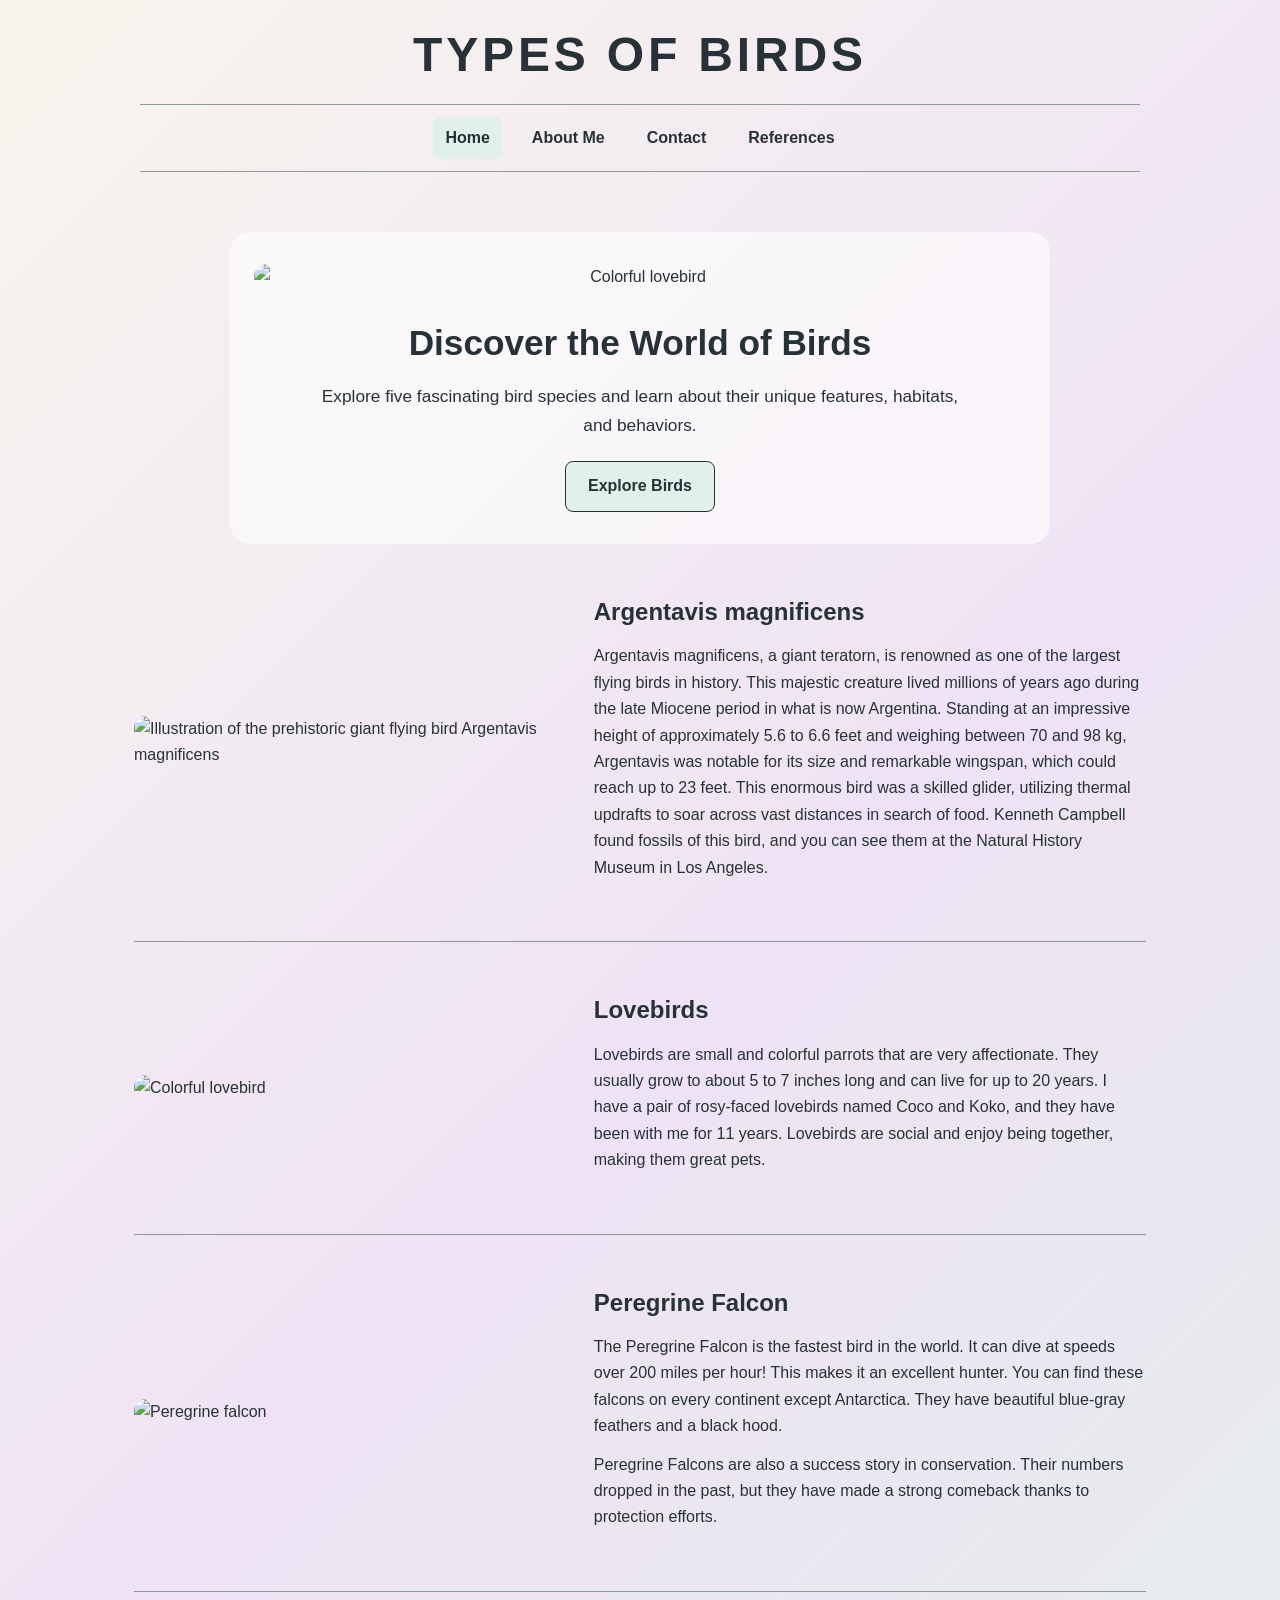
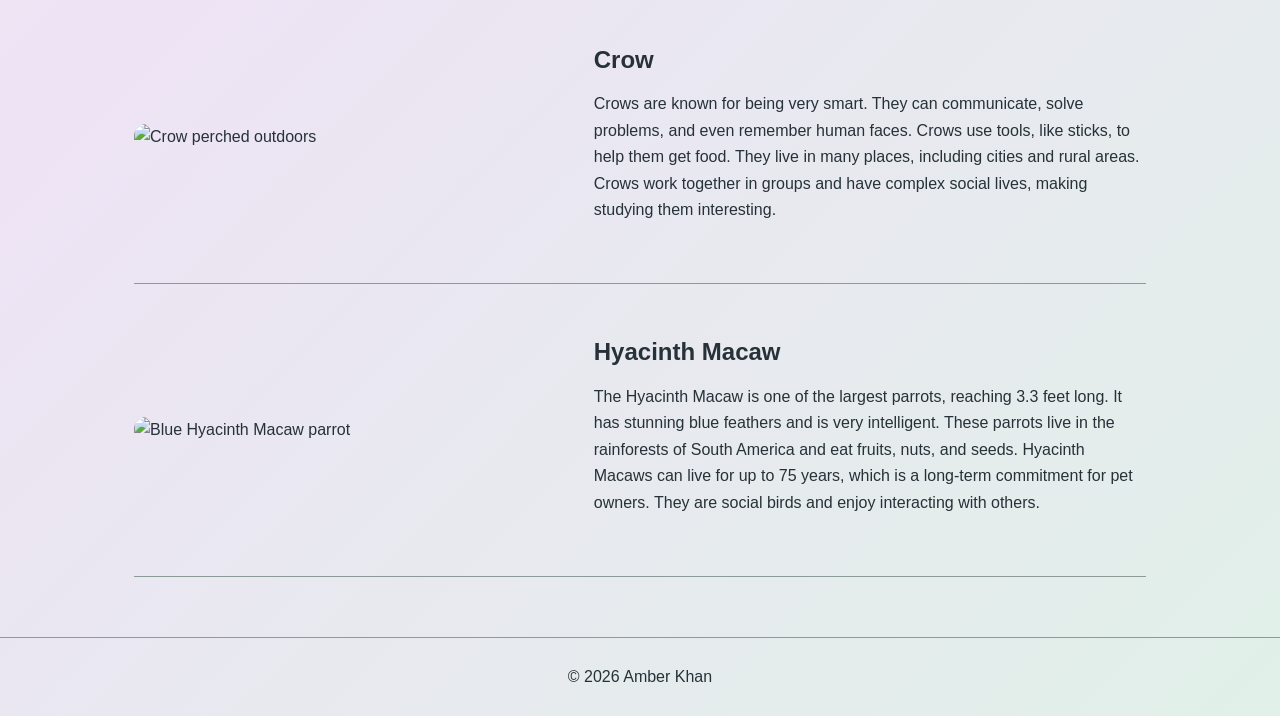
==== commit 28152aa9: "finished" ====
--- a/index.html
+++ b/index.html
@@ -14,26 +14,36 @@
             <nav class="site-nav" aria-label="Main navigation">
             <a href="index.html" aria-current="page">Home</a>
             <a href="aboutme.html">About Me</a>
-            <a href="Contact.html" aria-current="page">Contact</a>
+            <a href="contact.html">Contact</a>
             <a href="references.html">References</a>
             </nav>
             </header>
 
             <main>
-            <section class="hero" aria-labelledby="intro-title">
-            <h2 id="intro-title">Discover the World of Birds</h2>
-            <p>
-            Explore five fascinating bird species, from colorful
-            lovebirds to the speedy peregrine falcon. Learn about
-            their unique features, habitats, and behaviors.
-            </p>
+                <section class="hero" aria-labelledby="intro-title">
+                    <img
+                        src="Lovebird.jpg"
+                        alt="Colorful lovebird"
+                        class="hero-image"
+                    >
+
+                    <div class="hero-content">
+                        <h2 id="intro-title">Discover the World of Birds</h2>
+
+                        <p>
+                            Explore five fascinating bird species and learn about
+                            their unique features, habitats, and behaviors.
+                        </p>
+
+                        <a href="#birds" class="hero-button">Explore Birds</a>
+                    </div>
                 </section>
 
-                <section class="bird-entry">
-                <img
-                src="Argentavis-Magnificens.jpg"
-                alt="Illustration of the prehistoric giant flying bird Argentavis magnificens"
-                >
+                <section class="bird-entry" id="birds">
+                    <img
+                        src="Argentavis-Magnificens.jpg"
+                        alt="Illustration of the prehistoric giant flying bird Argentavis magnificens"
+                    >
                 <div class="bird-description">
                 <h2>Argentavis magnificens</h2>
                 <p>
--- a/project1.css
+++ b/project1.css
@@ -94,6 +94,20 @@
 background: rgba(255, 255, 255, 0.6);
 }
 
+.hero-image {
+width: 100%;
+max-height: 400px;
+object-fit: cover;
+display: block;
+border-radius: 14px;
+margin-bottom: 24px;
+}
+
+.hero-content {
+max-width: 650px;
+margin: 0 auto;
+}
+
 .hero h2 {
 font-size: clamp(1.5rem, 3.5vw, 2.2rem);
 margin: 0 0 10px;
@@ -101,7 +115,24 @@
 
 .hero p {
 font-size: 1.08rem;
-margin: 0;
+margin: 0 0 22px;
+}
+
+.hero-button {
+display: inline-block;
+padding: 11px 22px;
+background: var(--mint);
+color: var(--ink);
+border: 1px solid var(--ink);
+border-radius: 8px;
+font-weight: 700;
+text-decoration: none;
+}
+
+.hero-button:hover,
+.hero-button:focus-visible {
+background: var(--lavender);
+text-decoration: none;
 }
 
 /* BIRD SECTIONS */
